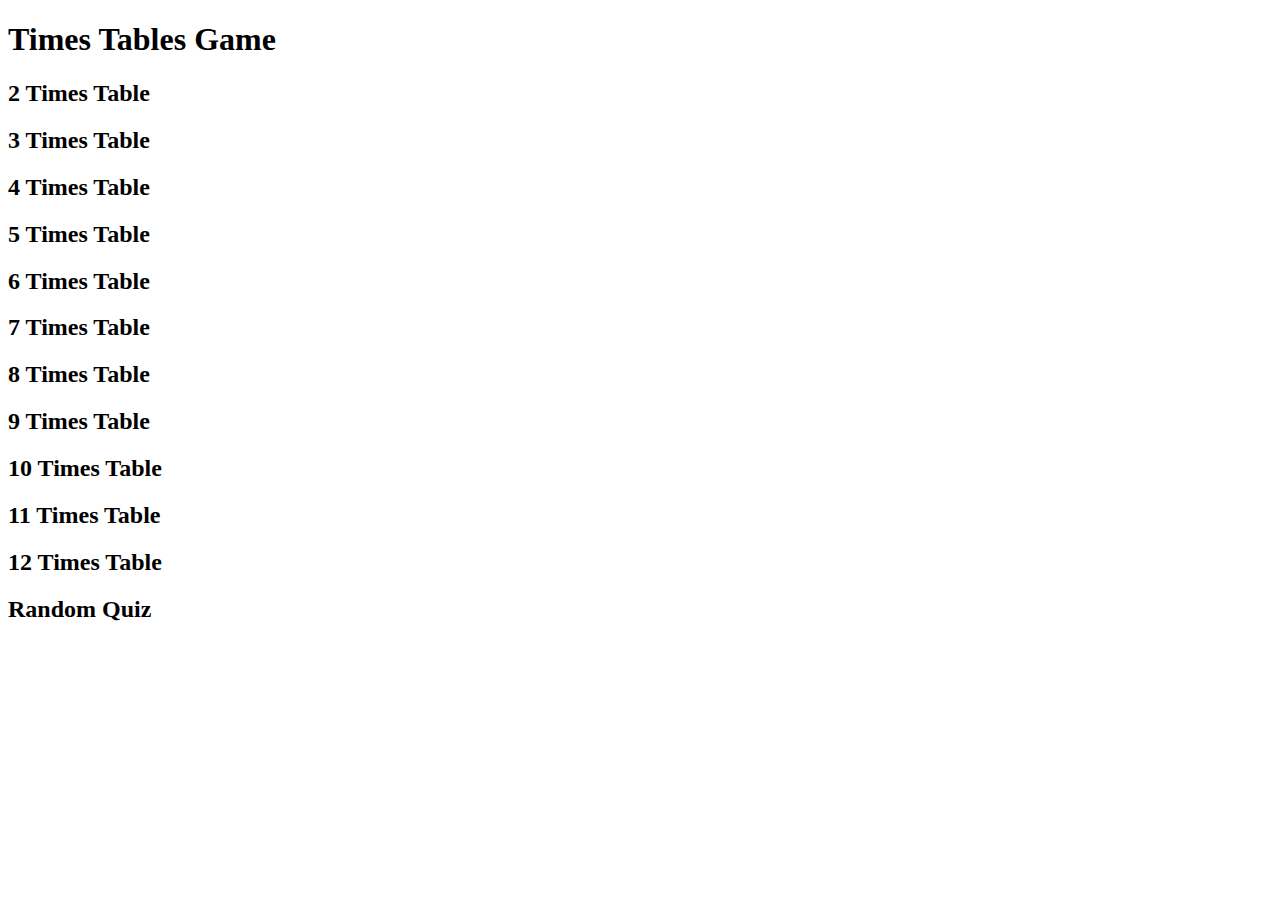
==== pages/index.html @ 0fb4c47f "introduced file structure" ====
<!DOCTYPE html>
<html lang="en">
<head>
    <meta charset="UTF-8">
    <meta http-equiv="X-UA-Compatible" content="IE=edge">
    <meta name="viewport" content="width=device-width, initial-scale=1.0">
    <link rel="stylesheet" href="./style.css">
    <title>Home</title>
</head>
<body>
    <h1>Times Tables Game</h1>
    <main>
    <div class="tile t2">
        <h2 class="cardTitle">2 Times Table</h2>
    </div>
    <div class="tile t3">
        <h2 class="cardTitle">3 Times Table</h2>
    </div>
    <div class="tile t4">
        <h2 class="cardTitle">4 Times Table</h2>
    </div>
    <div class="tile t5">
        <h2 class="cardTitle">5 Times Table</h2>
    </div>
    <div class="tile t6">
        <h2 class="cardTitle">6 Times Table</h2>
    </div>
    <div class="tile t7">
        <h2 class="cardTitle">7 Times Table</h2>
    </div>
    <div class="tile t8">
        <h2 class="cardTitle">8 Times Table</h2>
    </div>
    <div class="tile t9">
        <h2 class="cardTitle">9 Times Table</h2>
    </div>
    <div class="tile t10">
        <h2 class="cardTitle">10 Times Table</h2>
    </div>
    <div class="tile t11">
        <h2 class="cardTitle">11 Times Table</h2>
    </div>
    <div class="tile t12">
        <h2 class="cardTitle">12 Times Table</h2>
    </div>
    <div class="tile t1">
        <h2 class="cardTitle">Random Quiz</h2>
    </div>
</main>
</body>
</html>
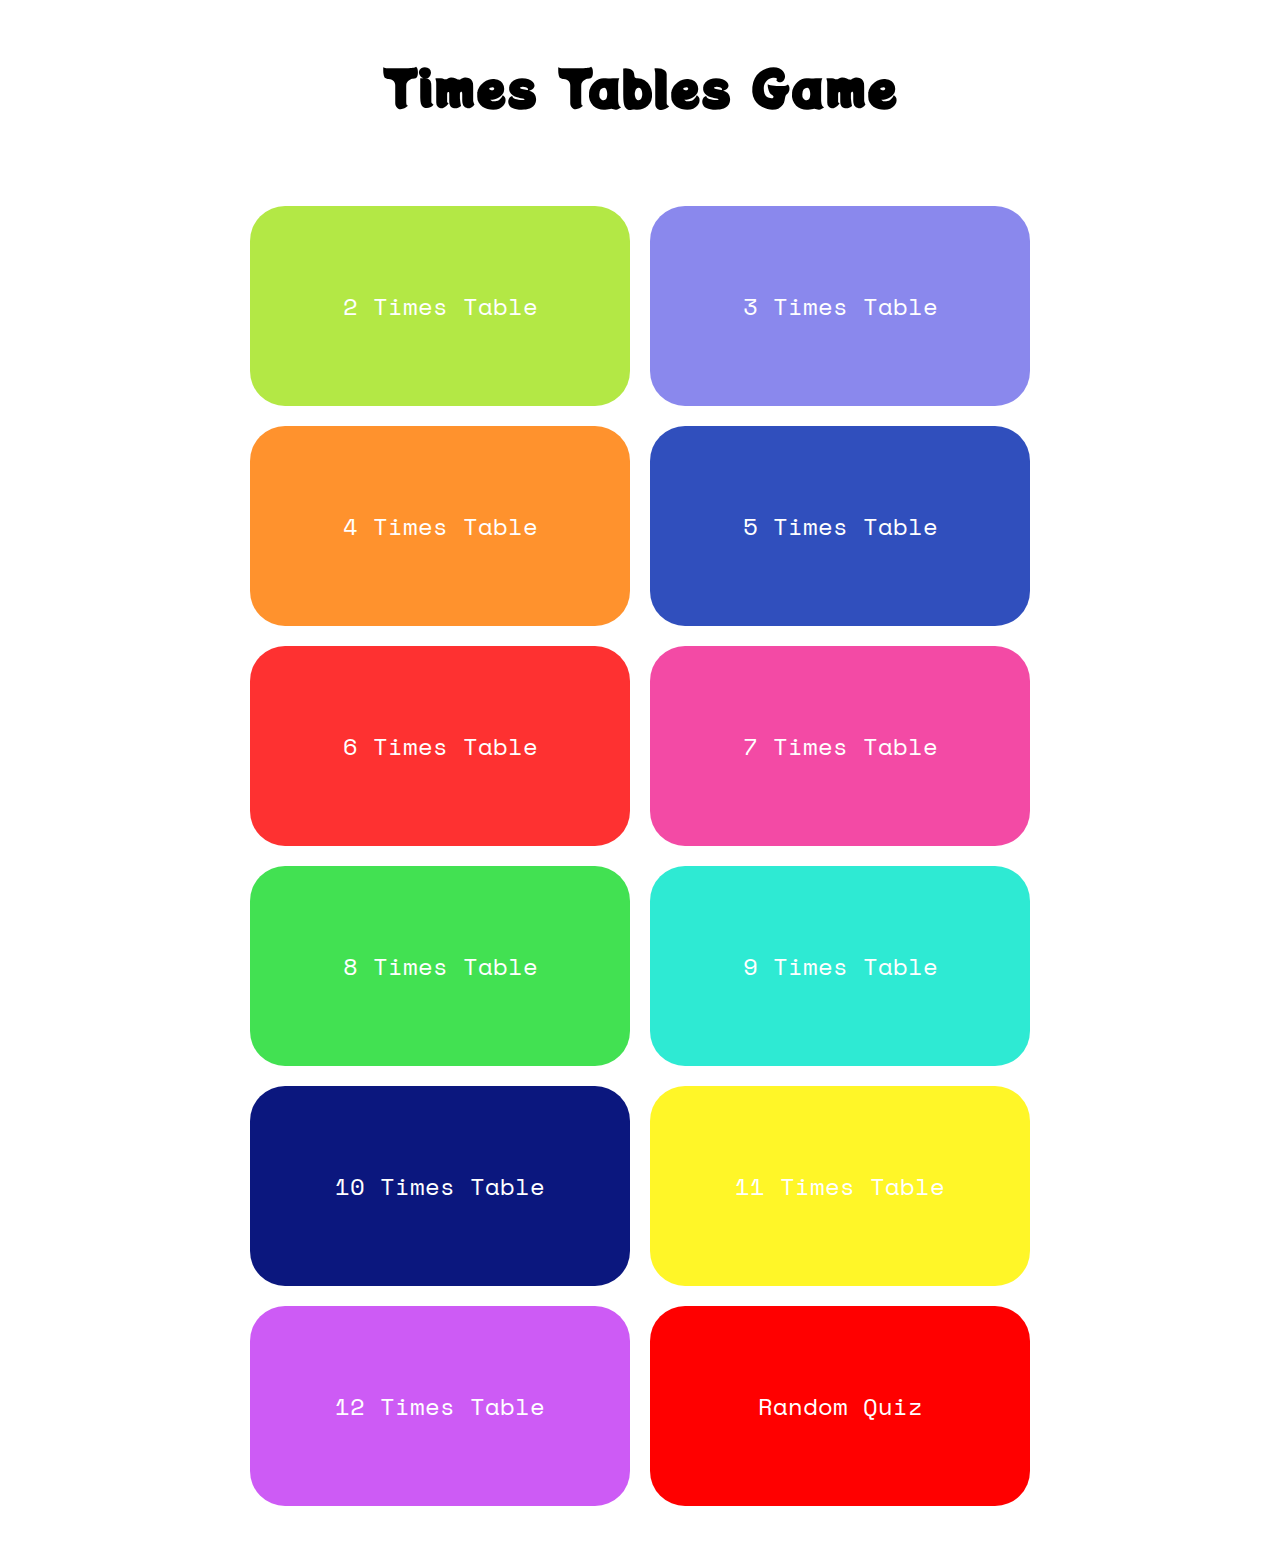
==== commit 838daaeb: "correct path for css" ====
--- a/pages/index.html
+++ b/pages/index.html
@@ -4,7 +4,7 @@
     <meta charset="UTF-8">
     <meta http-equiv="X-UA-Compatible" content="IE=edge">
     <meta name="viewport" content="width=device-width, initial-scale=1.0">
-    <link rel="stylesheet" href="./style.css">
+    <link rel="stylesheet" href="../resources/css/style.css">
     <title>Home</title>
 </head>
 <body>
--- a/resources/css/style.css
+++ b/resources/css/style.css
@@ -0,0 +1,76 @@
+@import url('https://fonts.googleapis.com/css2?family=Potta+One&family=Space+Mono&display=swap');
+
+body{
+    margin: 0;
+    box-sizing: border-box;
+    padding: 0;
+}
+
+main {
+    display: flex;
+    flex-wrap: wrap;
+    padding: 50px 250px;
+    gap: 20px;
+}
+h1 {
+    text-align: center;
+    font-family: 'Potta One', cursive;
+    font-size: 50px;
+    margin-top: 50px;
+}
+
+.tile {
+    border-radius: 35px;
+    height: 200px;
+    width: 300px;
+    display: flex;
+    align-items: center;
+    justify-content: center;
+    flex-grow: 1;
+    flex-basis: auto;
+    min-width: 300px;
+}
+
+.cardTitle {
+    color: white;
+    font-family: 'Space Mono', monospace;
+    font-weight: 100;
+    
+}
+
+.t1 {
+    background-color: red;
+}
+.t2 {
+    background-color: #B3E845;
+}
+.t3 {
+    background-color: #8A88ED;
+}
+.t4 {
+    background-color:#FF922D;
+}
+.t5 {
+    background-color: #304FBD;
+}
+.t6 {
+    background-color: #FE3131;
+}
+.t7 {
+    background-color: #F34AA5;
+}
+.t8 {
+    background-color: #42E152;
+}
+.t9 {
+    background-color: #2EEAD3;
+}
+.t10 {
+    background-color: #0B177E;
+}
+.t11 {
+    background-color: #FFF628;
+}
+.t12 {
+    background-color: #CD5BF5;
+}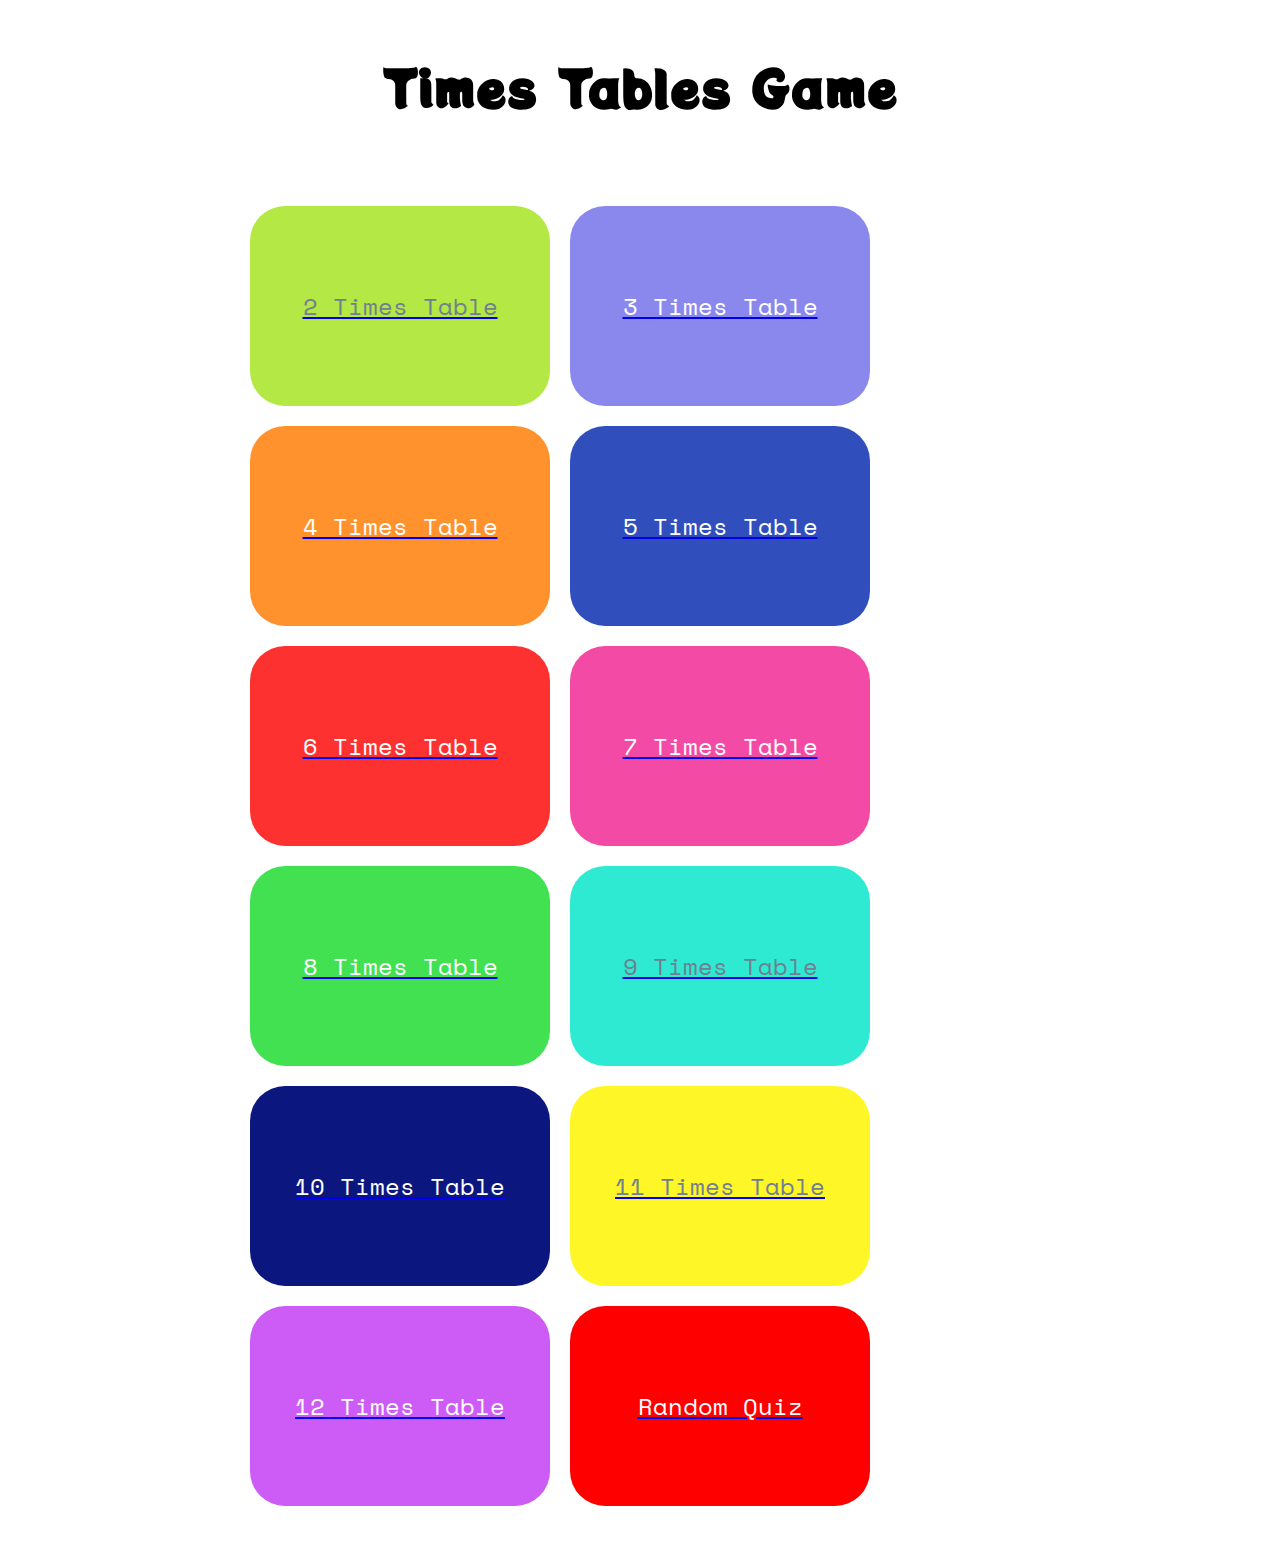
==== commit 72a0b232: "add links for tiles" ====
--- a/pages/index.html
+++ b/pages/index.html
@@ -1,5 +1,6 @@
 <!DOCTYPE html>
 <html lang="en">
+
 <head>
     <meta charset="UTF-8">
     <meta http-equiv="X-UA-Compatible" content="IE=edge">
@@ -7,45 +8,71 @@
     <link rel="stylesheet" href="../resources/css/style.css">
     <title>Home</title>
 </head>
+
 <body>
     <h1>Times Tables Game</h1>
     <main>
-    <div class="tile t2">
-        <h2 class="cardTitle">2 Times Table</h2>
-    </div>
-    <div class="tile t3">
-        <h2 class="cardTitle">3 Times Table</h2>
-    </div>
-    <div class="tile t4">
-        <h2 class="cardTitle">4 Times Table</h2>
-    </div>
-    <div class="tile t5">
-        <h2 class="cardTitle">5 Times Table</h2>
-    </div>
-    <div class="tile t6">
-        <h2 class="cardTitle">6 Times Table</h2>
-    </div>
-    <div class="tile t7">
-        <h2 class="cardTitle">7 Times Table</h2>
-    </div>
-    <div class="tile t8">
-        <h2 class="cardTitle">8 Times Table</h2>
-    </div>
-    <div class="tile t9">
-        <h2 class="cardTitle">9 Times Table</h2>
-    </div>
-    <div class="tile t10">
-        <h2 class="cardTitle">10 Times Table</h2>
-    </div>
-    <div class="tile t11">
-        <h2 class="cardTitle">11 Times Table</h2>
-    </div>
-    <div class="tile t12">
-        <h2 class="cardTitle">12 Times Table</h2>
-    </div>
-    <div class="tile t1">
-        <h2 class="cardTitle">Random Quiz</h2>
-    </div>
-</main>
+        <a href="./two.html">
+            <div class="tile t2">
+                <h2 class="cardTitle">2 Times Table</h2>
+            </div>
+        </a>
+        <a href="./three.html">
+            <div class="tile t3">
+                <h2 class="cardTitle">3 Times Table</h2>
+            </div>
+        </a>
+        <a href="./four.html">
+            <div class="tile t4">
+                <h2 class="cardTitle">4 Times Table</h2>
+            </div>
+        </a>
+        <a href="./five.html">
+            <div class="tile t5">
+                <h2 class="cardTitle">5 Times Table</h2>
+            </div>
+        </a>
+        <a href="./six.html">
+            <div class="tile t6">
+                <h2 class="cardTitle">6 Times Table</h2>
+            </div>
+        </a>
+        <a href="./seven.html">
+            <div class="tile t7">
+                <h2 class="cardTitle">7 Times Table</h2>
+            </div>
+        </a>
+        <a href="./eight.html">
+            <div class="tile t8">
+                <h2 class="cardTitle">8 Times Table</h2>
+            </div>
+        </a>
+        <a href="./nine.html">
+            <div class="tile t9">
+                <h2 class="cardTitle">9 Times Table</h2>
+            </div>
+        </a>
+        <a href="./ten.html">
+            <div class="tile t10">
+                <h2 class="cardTitle">10 Times Table</h2>
+            </div>
+        </a>
+        <a href="./eleven.html">
+            <div class="tile t11">
+                <h2 class="cardTitle">11 Times Table</h2>
+            </div>
+        </a>
+        <a href="./twelve.html">
+            <div class="tile t12">
+                <h2 class="cardTitle">12 Times Table</h2>
+            </div>
+        </a>
+        <a href="./results.html">
+            <div class="tile t1">
+                <h2 class="cardTitle">Random Quiz</h2>
+            </div>
+        </a>
+    </main>
 </body>
+
 </html>--- a/resources/css/style.css
+++ b/resources/css/style.css
@@ -38,6 +38,10 @@
     
 }
 
+.t2 .cardTitle, .t9 .cardTitle, .t11 .cardTitle {
+    color: slategrey;
+}
+
 .t1 {
     background-color: red;
 }
